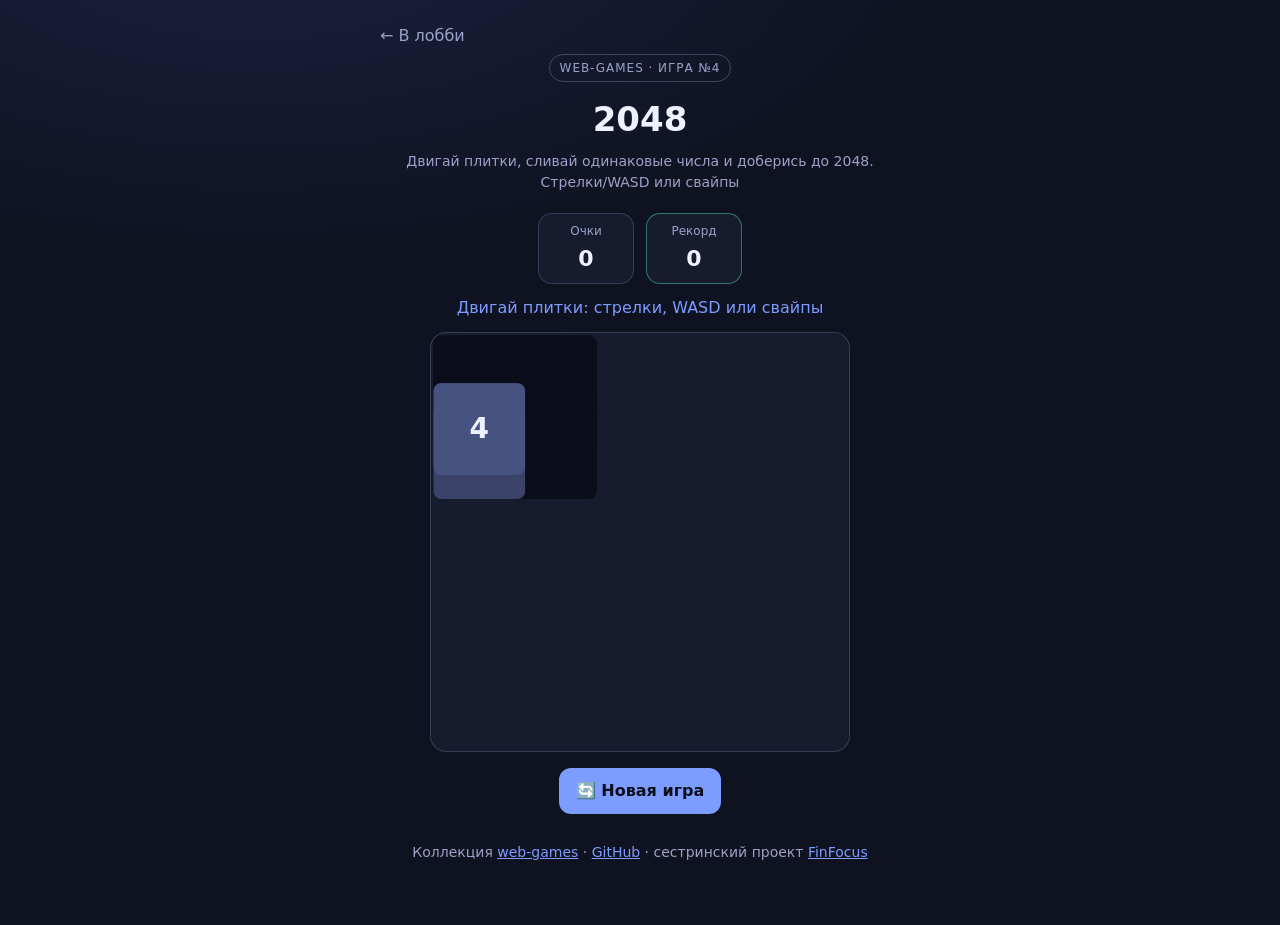
==== 2048/index.html @ 7783cb0b "Feat: implement 2048 with swipe support and score persistence" ====
<!doctype html>
<html lang="ru">
<head>
  <meta charset="utf-8" />
  <meta name="viewport" content="width=device-width, initial-scale=1" />
  <title>2048 · Web Games</title>
  <meta name="description" content="Классическая 2048: двигай плитки стрелками или свайпами, сливай числа и набирай очки. Текущий счёт и рекорд сохраняются в браузере." />
  <link rel="icon" href="data:image/svg+xml,<svg xmlns=%27http://www.w3.org/2000/svg%27 viewBox=%270 0 100 100%27><text y=%27.9em%27 font-size=%2790%27>🎮</text></svg>" />
  <link rel="stylesheet" href="styles.css" />
</head>
<body>
  <main class="app" id="main">
    <header class="app__header">
      <a class="back-link" href="../">← В лобби</a>
      <span class="app__badge">web-games · игра №4</span>
      <h1 class="app__title">2048</h1>
      <p class="app__subtitle">Двигай плитки, сливай одинаковые числа и доберись до 2048. Стрелки/WASD или свайпы</p>
    </header>

    <section class="scoreboard" aria-label="Счёт">
      <div class="score-card"><span class="score-card__label">Очки</span><span class="score-card__value" id="score">0</span></div>
      <div class="score-card score-card--accent"><span class="score-card__label">Рекорд</span><span class="score-card__value" id="best">0</span></div>
    </section>

    <p class="status" id="status" role="status" aria-live="polite">Двигай плитки: стрелки, WASD или свайпы</p>

    <div class="board" id="board" role="grid" aria-label="Поле 2048, 4 на 4"></div>

    <div class="actions">
      <button type="button" class="btn btn--primary" id="newGame">🔄 Новая игра</button>
    </div>

    <footer class="app__footer">
      <p>Коллекция <a href="../">web-games</a> · <a href="https://github.com/Folombas/web-games">GitHub</a> · сестринский проект <a href="https://github.com/Folombas/FinFocus">FinFocus</a></p>
    </footer>
  </main>
  <script type="module" src="game.js"></script>
</body>
</html>
---- 2048/styles.css ----
:root {
  --bg: #0f1220;
  --panel: #171b2e;
  --inset: #0b0e1a;
  --ink: #eef1ff;
  --muted: #9aa3c7;
  --accent: #4dd4ac;
  --accent-2: #7c9cff;
  --danger: #ff6b81;
}

* { box-sizing: border-box; }

body {
  margin: 0; min-height: 100vh;
  font: 16px/1.5 system-ui, -apple-system, "Segoe UI", sans-serif;
  color: var(--ink);
  background: radial-gradient(1200px 600px at 20% -10%, #1c2140 0%, var(--bg) 60%);
  display: grid; place-items: center; padding: 24px 16px 48px;
}

.app { width: 100%; max-width: 520px; text-align: center; }
.app__header { display: grid; gap: 6px; justify-items: center; margin-bottom: 20px; }
.back-link { color: var(--muted); text-decoration: none; justify-self: start; }
.back-link:hover { color: var(--ink); }
.app__badge {
  font-size: 12px; letter-spacing: 0.08em; text-transform: uppercase;
  color: var(--muted); border: 1px solid rgba(154,163,199,0.35);
  padding: 4px 10px; border-radius: 999px;
}
.app__title { margin: 6px 0 0; font-size: 34px; }
.app__subtitle { margin: 0; color: var(--muted); font-size: 14px; }

.scoreboard { display: flex; gap: 12px; justify-content: center; margin-bottom: 12px; }
.score-card {
  background: var(--panel); border: 1px solid rgba(154,163,199,0.25);
  border-radius: 14px; padding: 8px 18px; display: grid; gap: 2px; min-width: 96px;
}
.score-card--accent { border-color: rgba(77,212,172,0.5); }
.score-card__label { font-size: 12px; color: var(--muted); }
.score-card__value { font-size: 22px; font-weight: 700; font-variant-numeric: tabular-nums; }

.status { color: var(--accent-2); min-height: 1.5em; margin: 0 0 12px; }

.board {
  position: relative; width: 100%; aspect-ratio: 1;
  max-width: 420px; margin: 0 auto;
  background: var(--panel); border: 1px solid rgba(154,163,199,0.25);
  border-radius: 16px; touch-action: none; overflow: hidden;
}
.cell-bg {
  position: absolute; width: 22%; height: 22%;
  transform: translate(calc(100% + 4%), 0);
}
.grid-bg { position: absolute; inset: 2.5%; }
.grid-bg::before { content: ""; }
.cell-bg { background: var(--inset); border-radius: 8px; }

.tile {
  position: absolute; width: 22%; height: 22%;
  transform: translate(0, 0); border-radius: 8px;
  display: grid; place-items: center;
  font-weight: 800; font-size: clamp(16px, 6vw, 28px);
  transition: transform 0.12s ease;
  will-change: transform;
}
.tile.merged { animation: pop 0.18s ease; }
.tile.new { animation: appear 0.15s ease; }
@keyframes pop { 50% { scale: 1.18; } }
@keyframes appear { from { scale: 0.4; opacity: 0; } }

.actions { display: flex; gap: 10px; justify-content: center; margin-top: 16px; }
.btn {
  font: inherit; color: var(--ink); background: var(--panel);
  border: 1px solid rgba(154,163,199,0.35); border-radius: 12px;
  padding: 10px 16px; cursor: pointer;
}
.btn--primary { background: var(--accent-2); border-color: transparent; color: #0b0e1a; font-weight: 700; }
.btn:hover { filter: brightness(1.15); }
.btn:focus-visible, .back-link:focus-visible { outline: 2px solid var(--accent); outline-offset: 2px; }
.btn:focus-visible, .tile:focus-visible { outline: 2px solid var(--accent); outline-offset: 2px; }

.app__footer { margin-top: 28px; color: var(--muted); font-size: 14px; }
.app__footer a { color: var(--accent-2); }
@media (max-width: 420px) { .app__title { font-size: 26px; } }
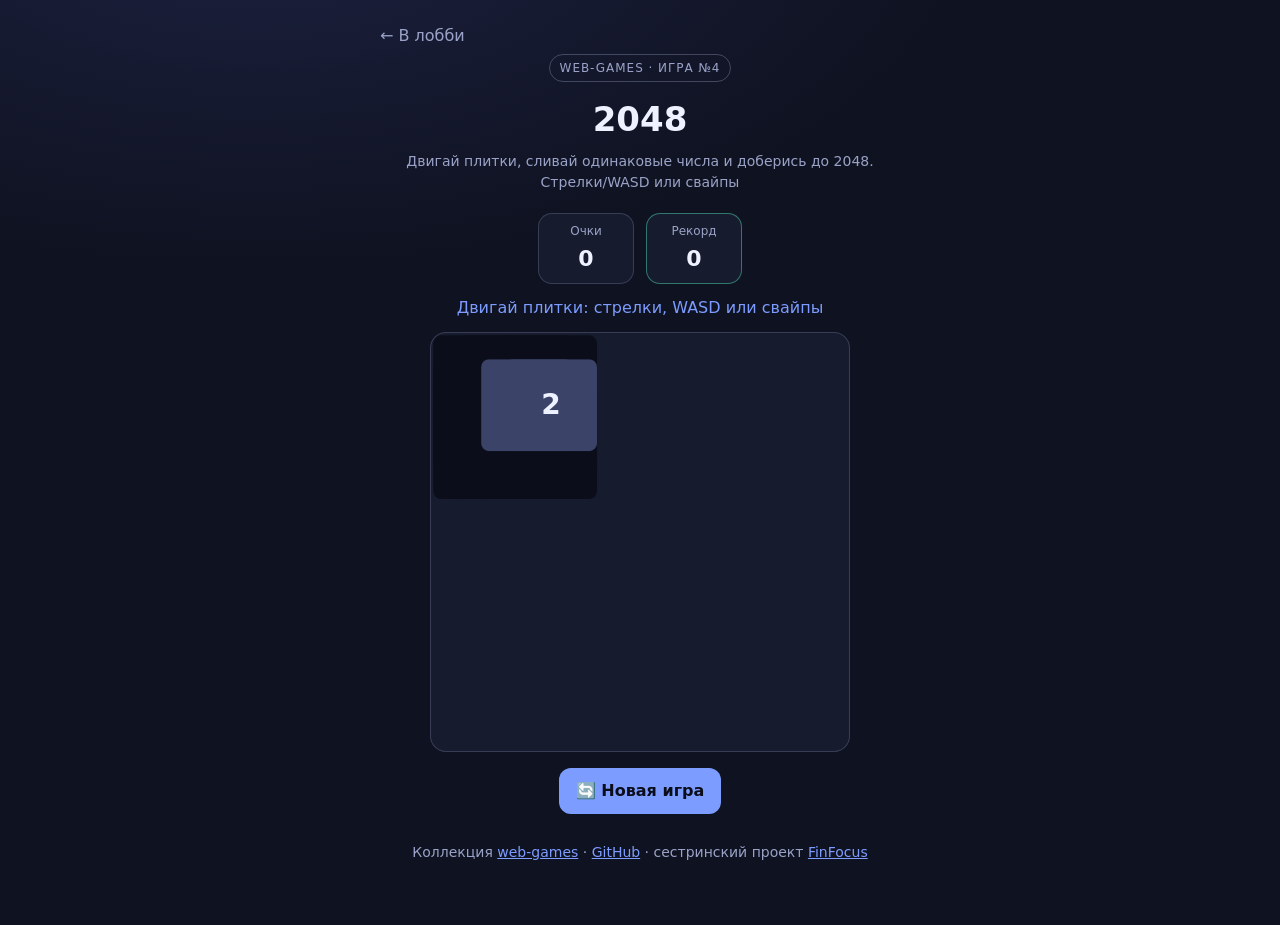
==== commit 3e18a4c4: "Seo: add canonical URLs to lobby and all game pages" ====
--- a/2048/index.html
+++ b/2048/index.html
@@ -5,6 +5,7 @@
   <meta name="viewport" content="width=device-width, initial-scale=1" />
   <title>2048 · Web Games</title>
   <meta name="description" content="Классическая 2048: двигай плитки стрелками или свайпами, сливай числа и набирай очки. Текущий счёт и рекорд сохраняются в браузере." />
+  <link rel="canonical" href="https://folombas.github.io/web-games/2048/" />
   <link rel="icon" href="data:image/svg+xml,<svg xmlns=%27http://www.w3.org/2000/svg%27 viewBox=%270 0 100 100%27><text y=%27.9em%27 font-size=%2790%27>🎮</text></svg>" />
   <link rel="stylesheet" href="styles.css" />
 </head>
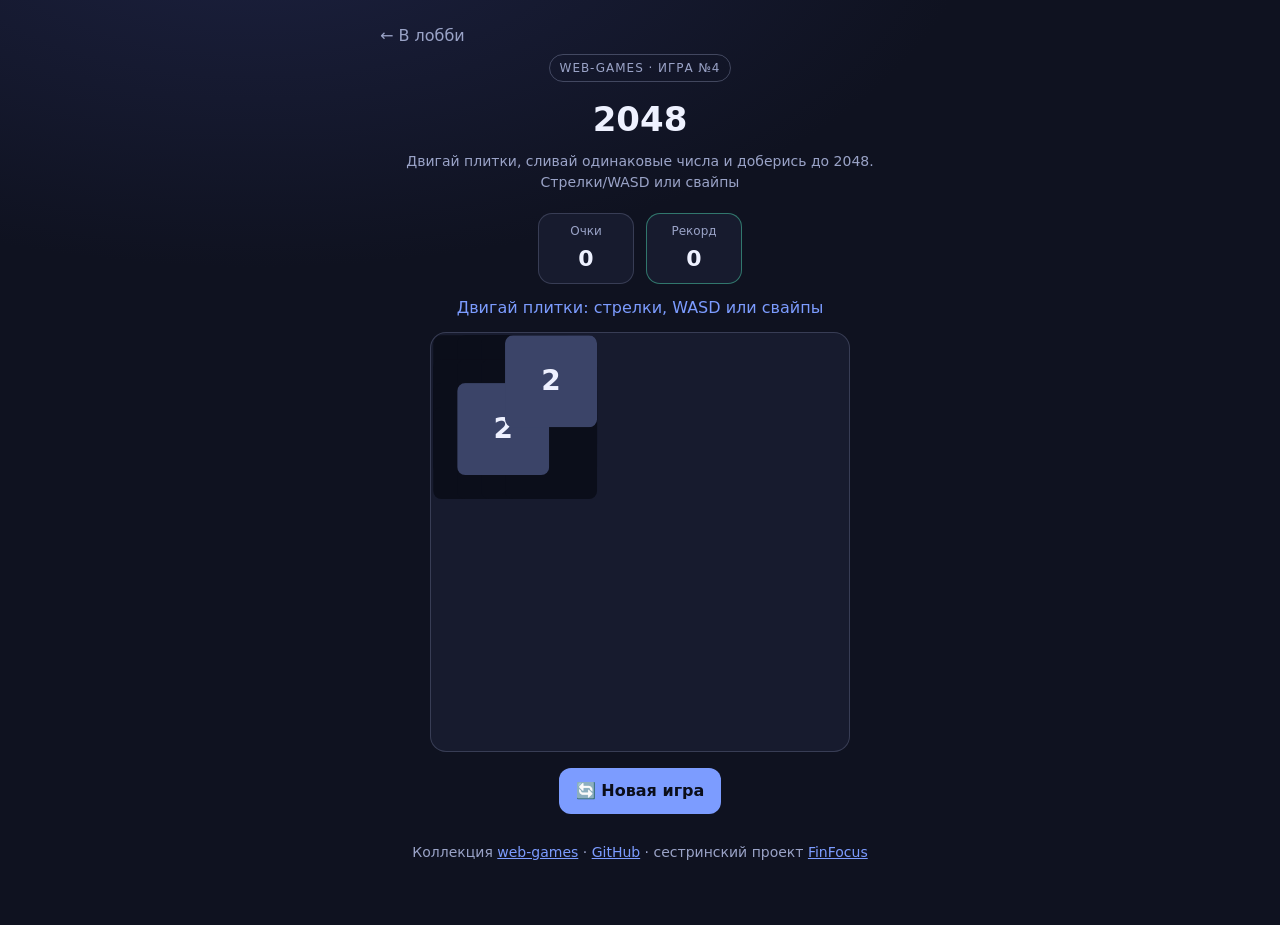
==== commit c203b503: "Fix(a11y): add skip link, focus-visible outlines and main landmark ids" ====
--- a/2048/index.html
+++ b/2048/index.html
@@ -10,6 +10,7 @@
   <link rel="stylesheet" href="styles.css" />
 </head>
 <body>
+  <a class="skip-link" href="#main">Перейти к содержимому</a>
   <main class="app" id="main">
     <header class="app__header">
       <a class="back-link" href="../">← В лобби</a>
--- a/2048/styles.css
+++ b/2048/styles.css
@@ -83,3 +83,12 @@
 .app__footer { margin-top: 28px; color: var(--muted); font-size: 14px; }
 .app__footer a { color: var(--accent-2); }
 @media (max-width: 420px) { .app__title { font-size: 26px; } }
+
+.skip-link {
+  position: absolute; left: 16px; top: -56px; z-index: 100;
+  background: var(--accent); color: #0b1020; padding: 10px 16px;
+  border-radius: 12px; font-weight: 600; text-decoration: none; transition: top 0.2s;
+}
+.skip-link:not(:focus):not(:focus-visible) { top: -56px; }
+.skip-link:focus, .skip-link:focus-visible { top: 16px; }
+:focus-visible { outline: 2px solid var(--accent); outline-offset: 2px; }
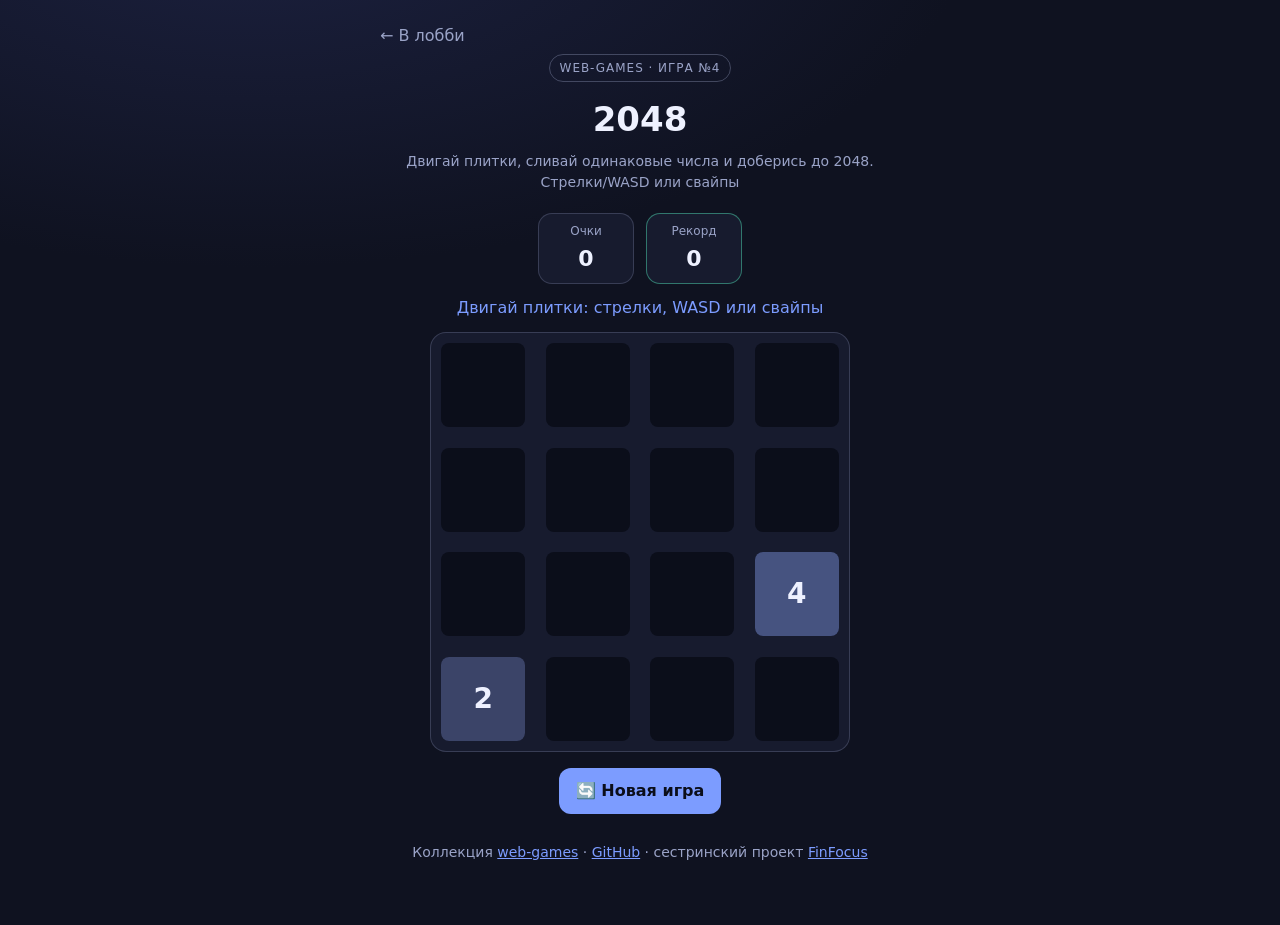
==== commit 3b5e5d95: "Seo: add sitemap.xml, robots.txt and shared favicon.svg across all pages" ====
--- a/2048/index.html
+++ b/2048/index.html
@@ -6,7 +6,7 @@
   <title>2048 · Web Games</title>
   <meta name="description" content="Классическая 2048: двигай плитки стрелками или свайпами, сливай числа и набирай очки. Текущий счёт и рекорд сохраняются в браузере." />
   <link rel="canonical" href="https://folombas.github.io/web-games/2048/" />
-  <link rel="icon" href="data:image/svg+xml,<svg xmlns=%27http://www.w3.org/2000/svg%27 viewBox=%270 0 100 100%27><text y=%27.9em%27 font-size=%2790%27>🎮</text></svg>" />
+  <link rel="icon" href="/web-games/favicon.svg" />
   <link rel="stylesheet" href="styles.css" />
 </head>
 <body>
--- a/2048/styles.css
+++ b/2048/styles.css
@@ -49,20 +49,17 @@
   border-radius: 16px; touch-action: none; overflow: hidden;
 }
 .cell-bg {
-  position: absolute; width: 22%; height: 22%;
-  transform: translate(calc(100% + 4%), 0);
+  position: absolute; width: 20%; height: 20%;
+  background: var(--inset); border-radius: 8px;
 }
-.grid-bg { position: absolute; inset: 2.5%; }
-.grid-bg::before { content: ""; }
-.cell-bg { background: var(--inset); border-radius: 8px; }
 
 .tile {
-  position: absolute; width: 22%; height: 22%;
-  transform: translate(0, 0); border-radius: 8px;
+  position: absolute; width: 20%; height: 20%;
+  border-radius: 8px;
   display: grid; place-items: center;
   font-weight: 800; font-size: clamp(16px, 6vw, 28px);
-  transition: transform 0.12s ease;
-  will-change: transform;
+  transition: left 0.12s ease, top 0.12s ease;
+  will-change: left, top;
 }
 .tile.merged { animation: pop 0.18s ease; }
 .tile.new { animation: appear 0.15s ease; }
@@ -78,7 +75,6 @@
 .btn--primary { background: var(--accent-2); border-color: transparent; color: #0b0e1a; font-weight: 700; }
 .btn:hover { filter: brightness(1.15); }
 .btn:focus-visible, .back-link:focus-visible { outline: 2px solid var(--accent); outline-offset: 2px; }
-.btn:focus-visible, .tile:focus-visible { outline: 2px solid var(--accent); outline-offset: 2px; }
 
 .app__footer { margin-top: 28px; color: var(--muted); font-size: 14px; }
 .app__footer a { color: var(--accent-2); }
